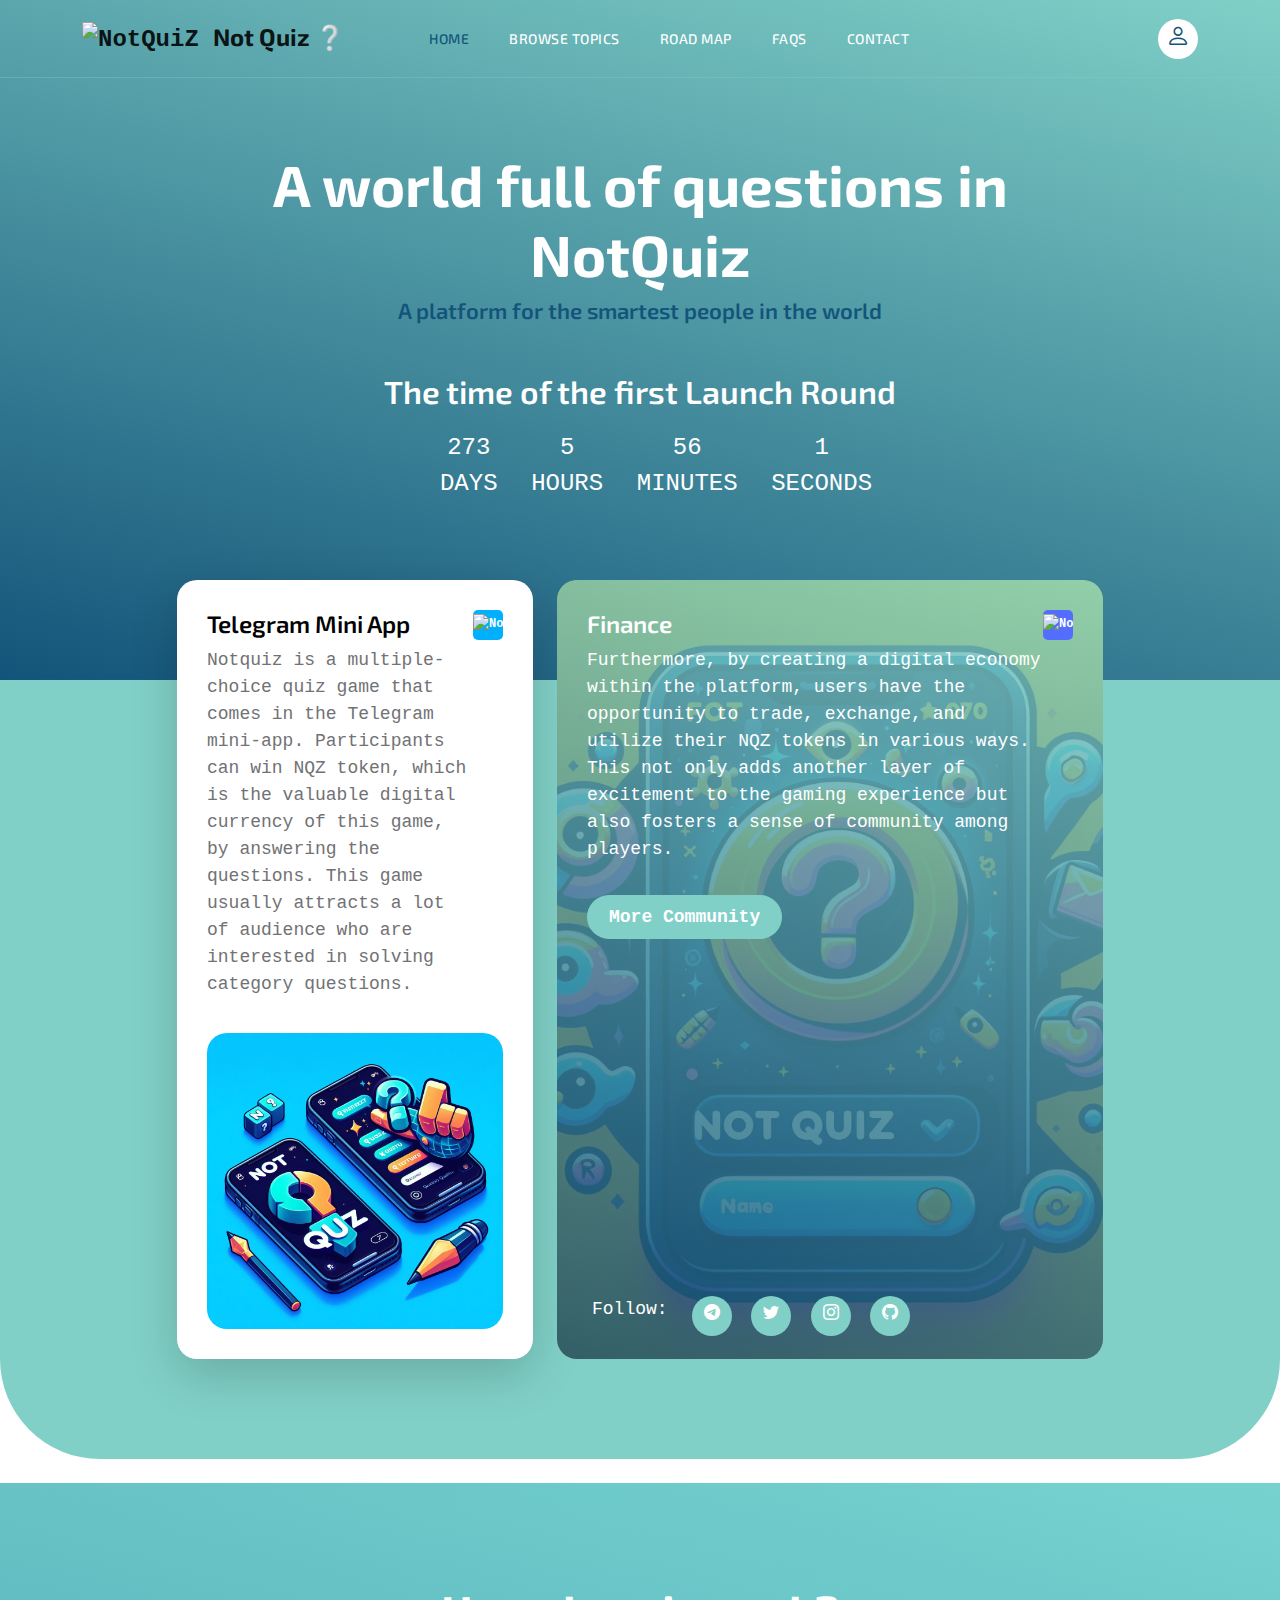
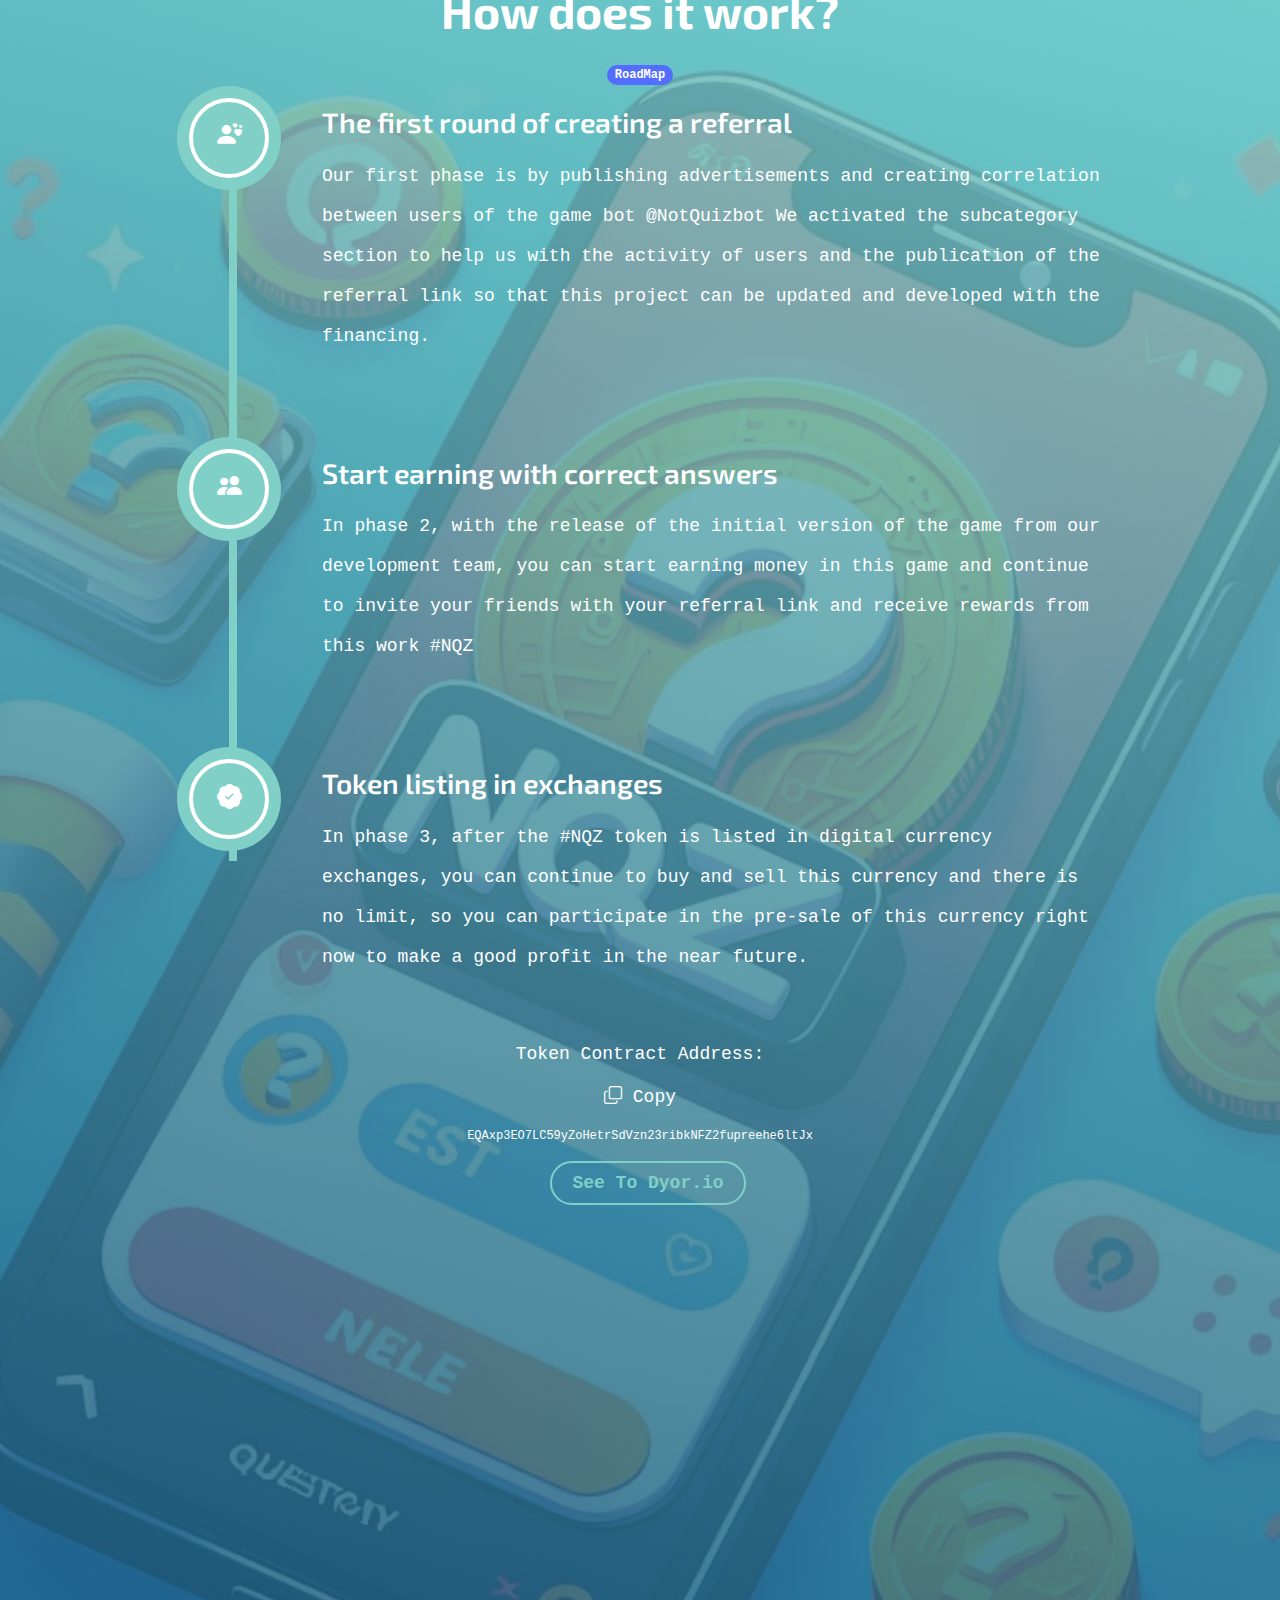
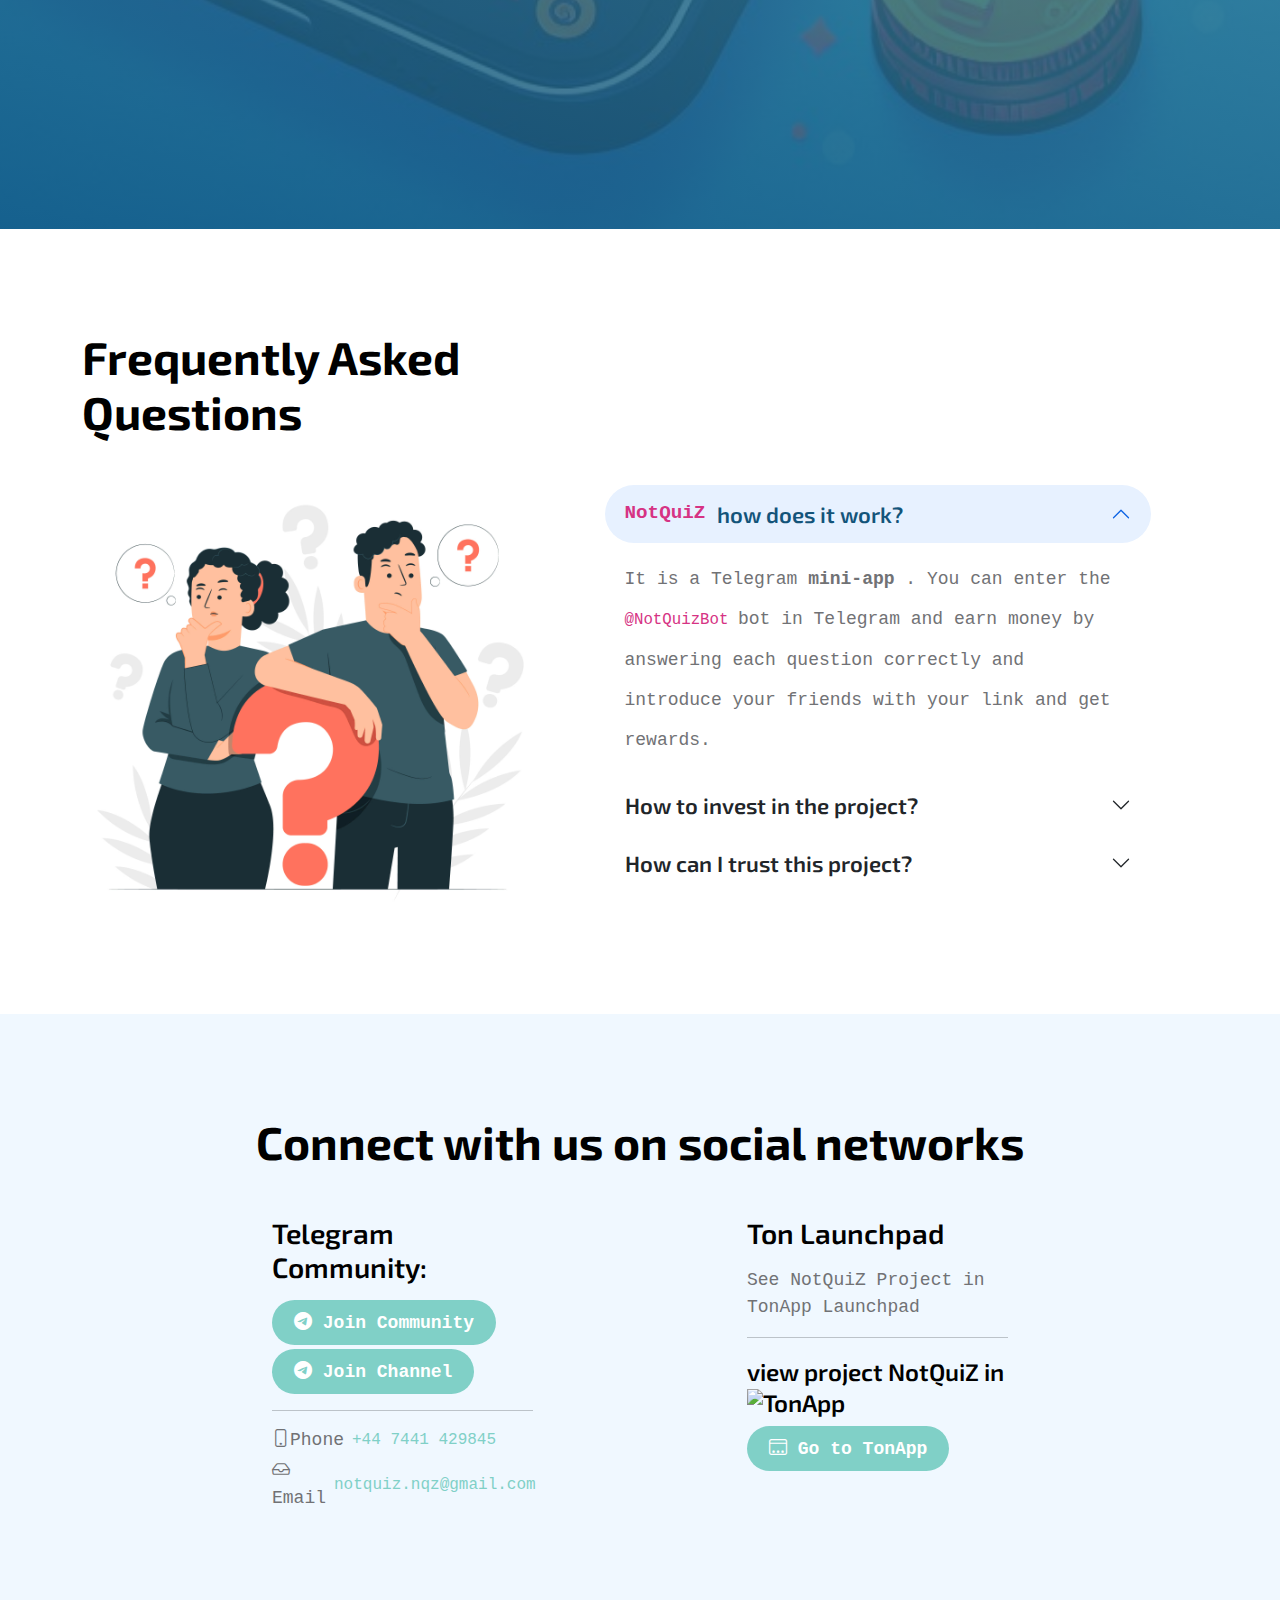
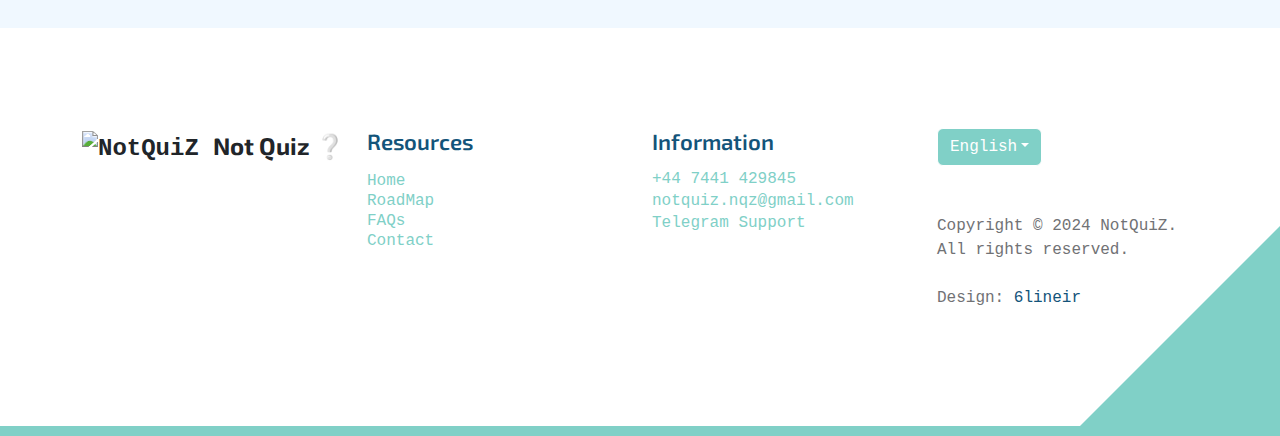
==== index.html @ 1e8d782a "Share" ====
<!doctype html>
<html lang="en">

<head>
  <meta charset="utf-8">
  <meta name="viewport" content="width=device-width, initial-scale=1">

  <meta name="description" content="NotQuiz Official Website for Lunch Project ICO">
  <meta name="author" content="NotQuiZ">

  <title>Not Quiz ❔</title>

  <!-- CSS FILES -->
  <link rel="stylesheet" href="https://cdn.jsdelivr.net/npm/bootstrap-icons@1.11.3/font/bootstrap-icons.min.css">
  <link rel="preconnect" href="https://fonts.googleapis.com">

  <link rel="preconnect" href="https://fonts.gstatic.com" crossorigin>

  <link href="https://fonts.googleapis.com/css2?family=Exo+2:ital,wght@0,100..900;1,100..900&family=Ubuntu+Mono:ital,wght@0,400;0,700;1,400;1,700&display=swap" rel="stylesheet">

  <link href="https://fonts.googleapis.com/css2?family=Exo+2:ital,wght@0,100..900;1,100..900&display=swap" rel="stylesheet">

  <link href="css/bootstrap.min.css" rel="stylesheet">

  <link href="css/bootstrap-icons.css" rel="stylesheet">

  <link href="css/styles.css" rel="stylesheet">
  <!--
  
-->
</head>

<body id="top">

  <main>

    <nav class="navbar navbar-expand-lg">
      <div class="container">
        <a class="navbar-brand" href="index.html">
          <img src="https://cache.tonapi.io/imgproxy/6iu123C4OP-2nXHEQvYrkY0YqWvOvgMtFflXSuL0hVE/rs:fill:200:200:1/g:no/aHR0cHM6Ly9hdmF0YXJzLmdpdGh1YnVzZXJjb250ZW50LmNvbS91LzE2NzI1MTcyNT9zPTQwMCZ1PTUwZTgxZjkwNWE3NWQ5ZmFlNmY1ZmVjNGNmNDIwNTU0YmQ4MjIxZWQmdj00.webp" alt="NotQuiZ" width="60">

          <span>Not Quiz ❔</span>
        </a>



        <button class="navbar-toggler" type="button" data-bs-toggle="collapse" data-bs-target="#navbarNav" aria-controls="navbarNav" aria-expanded="false" aria-label="Toggle navigation">
          <span class="navbar-toggler-icon"></span>
        </button>

        <div class="collapse navbar-collapse" id="navbarNav">
          <ul class="navbar-nav ms-lg-5 me-lg-auto">
            <li class="nav-item">
              <a class="nav-link click-scroll" href="#section_1">Home</a>
            </li>

            <li class="nav-item">
              <a class="nav-link click-scroll" href="#section_2">Browse Topics</a>
            </li>

            <li class="nav-item">
              <a class="nav-link click-scroll" href="#section_3">Road Map</a>
            </li>

            <li class="nav-item">
              <a class="nav-link click-scroll" href="#section_4">FAQs</a>
            </li>

            <li class="nav-item">
              <a class="nav-link click-scroll" href="#section_5">Contact</a>
            </li>


          </ul>

          <div class="d-none d-lg-block">
            <a href="#top" class="navbar-icon bi-person smoothscroll"></a>
          </div>
        </div>
      </div>
    </nav>


    <section class="hero-section d-flex justify-content-center align-items-center" id="section_1">

      <div class="container">
        <div class="row">

          <div class="col-lg-8 col-12 mx-auto">
            <h1 class="text-white text-center">A world full of questions in NotQuiz</h1>

            <h6 class="text-center">A platform for the smartest people in the world</h6>
            <div class="containerc mt-5">
              <h3 class="mt-3 text-white text-center">The time of the first Launch Round</h3>
              <div id="countdown">
                <ul>
                  <li class="li-cus"><span id="days"></span>days</li>
                  <li class="li-cus"><span id="hours"></span>Hours</li>
                  <li class="li-cus"><span id="minutes"></span>Minutes</li>
                  <li class="li-cus"><span id="seconds"></span>Seconds</li>
                </ul>
              </div>
              <div id="content" class="emoji">
                <span>🥳</span>
                <span>🎉</span>
                <span>🎂</span>
              </div>
            </div>
          </div>
        </div>
      </div>
    </section>


    <section class="featured-section">
      <div class="container">
        <div class="row justify-content-center">

          <div class="col-lg-4 col-12 mb-4 mb-lg-0">
            <div class="custom-block bg-white shadow-lg">
              <a href="#">
                <div class="d-flex">
                  <div>
                    <h5 class="mb-2">Telegram Mini App</h5>

                    <p class="mb-0">
                      Notquiz is a multiple-choice quiz game that comes in the Telegram mini-app. Participants can win NQZ token, which is the valuable digital currency of this game, by answering the questions. This game usually attracts a lot of audience who are interested in solving category questions.
                    </p>
                  </div>

                  <span class="badge bg-design rounded-pill ms-auto">
                    <img src="https://cache.tonapi.io/imgproxy/6iu123C4OP-2nXHEQvYrkY0YqWvOvgMtFflXSuL0hVE/rs:fill:200:200:1/g:no/aHR0cHM6Ly9hdmF0YXJzLmdpdGh1YnVzZXJjb250ZW50LmNvbS91LzE2NzI1MTcyNT9zPTQwMCZ1PTUwZTgxZjkwNWE3NWQ5ZmFlNmY1ZmVjNGNmNDIwNTU0YmQ4MjIxZWQmdj00.webp" alt="NotQuiZ" width="30">
                  </span>
                </div>

                <img src="images/nq2.jpeg" class="custom-block-image img-fluid" alt="notQuiz">
              </a>
            </div>
          </div>

          <div class="col-lg-6 col-12">
            <div class="custom-block custom-block-overlay">
              <div class="d-flex flex-column h-100">
                <img src="images/nq1.jpeg" class="custom-block-image img-fluid" alt="">

                <div class="custom-block-overlay-text d-flex">
                  <div>
                    <h5 class="text-white mb-2">Finance</h5>

                    <p class="text-white ">
                      Furthermore, by creating a digital economy within the platform, users have the opportunity to trade, exchange, and utilize their NQZ tokens in various ways. This not only adds another layer of excitement to the gaming experience but also fosters a sense of community among players.
                    </p>
                    <a href="https://t.me/NotQuizCommunity/84" class="btn custom-btn mt-2 mt-lg-3" target="_blank">More Community</a>
                  </div>

                  <span class="badge bg-finance rounded-pill ms-auto"> <img src="https://cache.tonapi.io/imgproxy/6iu123C4OP-2nXHEQvYrkY0YqWvOvgMtFflXSuL0hVE/rs:fill:200:200:1/g:no/aHR0cHM6Ly9hdmF0YXJzLmdpdGh1YnVzZXJjb250ZW50LmNvbS91LzE2NzI1MTcyNT9zPTQwMCZ1PTUwZTgxZjkwNWE3NWQ5ZmFlNmY1ZmVjNGNmNDIwNTU0YmQ4MjIxZWQmdj00.webp" alt="NotQuiZ" width="30"></span>
                </div>

                <div class="social-share d-flex">
                  <p class="text-white me-4">Follow:</p>

                  <ul class="social-icon">
                    <li class="social-icon-item">
                      <a href="https://t.me/NotQuiz" class="social-icon-link bi-telegram" target="_blank"></a>
                    </li>

                    <li class="social-icon-item">
                      <a href="http://x.com/NotQuiz_NQZ" class="social-icon-link bi-twitter" target="_blank"></a>
                    </li>
                    <li class="social-icon-item">
                      <a href="http://instagram.com/NotQuiz" class="social-icon-link bi-instagram" target="_blank"></a>
                    </li>
                    <li class="social-icon-item">
                      <a href="http://github.com/Not-Quiz" class="social-icon-link bi-github" target="_blank"></a>
                    </li>

                </div>
                <div class="section-overlay"></div>
              </div>
            </div>
          </div>
        </div>
      </div>
    </section>

    <!--
    <section class="explore-section section-padding" id="section_2">
      <div class="container">

        <div class="col-12 text-center">
          <h2 class="mb-4">Browse Topics</h1>
        </div>

      </div>
      </div>

      <div class="container-fluid">
        <div class="row">
          <ul class="nav nav-tabs" id="myTab" role="tablist">
            <li class="nav-item" role="presentation">
              <button class="nav-link active" id="design-tab" data-bs-toggle="tab" data-bs-target="#design-tab-pane" type="button" role="tab" aria-controls="design-tab-pane" aria-selected="true">Design</button>
            </li>

            <li class="nav-item" role="presentation">
              <button class="nav-link" id="marketing-tab" data-bs-toggle="tab" data-bs-target="#marketing-tab-pane" type="button" role="tab" aria-controls="marketing-tab-pane" aria-selected="false">Marketing</button>
            </li>

            <li class="nav-item" role="presentation">
              <button class="nav-link" id="finance-tab" data-bs-toggle="tab" data-bs-target="#finance-tab-pane" type="button" role="tab" aria-controls="finance-tab-pane" aria-selected="false">Finance</button>
            </li>

            <li class="nav-item" role="presentation">
              <button class="nav-link" id="music-tab" data-bs-toggle="tab" data-bs-target="#music-tab-pane" type="button" role="tab" aria-controls="music-tab-pane" aria-selected="false">Music</button>
            </li>

            <li class="nav-item" role="presentation">
              <button class="nav-link" id="education-tab" data-bs-toggle="tab" data-bs-target="#education-tab-pane" type="button" role="tab" aria-controls="education-tab-pane" aria-selected="false">Education</button>
            </li>
          </ul>
        </div>
      </div>

      <div class="container">
        <div class="row">

          <div class="col-12">
            <div class="tab-content" id="myTabContent">
              <div class="tab-pane fade show active" id="design-tab-pane" role="tabpanel" aria-labelledby="design-tab" tabindex="0">
                <div class="row">
                  <div class="col-lg-4 col-md-6 col-12 mb-4 mb-lg-0">
                    <div class="custom-block bg-white shadow-lg">
                      <a href="topics-detail.html">
                        <div class="d-flex">
                          <div>
                            <h5 class="mb-2">Web Design</h5>

                            <p class="mb-0">Topic Listing Template based on Bootstrap 5</p>
                          </div>

                          <span class="badge bg-design rounded-pill ms-auto">14</span>
                        </div>

                        <img src="images/topics/undraw_Remote_design_team_re_urdx.png" class="custom-block-image img-fluid" alt="">
                      </a>
                    </div>
                  </div>

                  <div class="col-lg-4 col-md-6 col-12 mb-4 mb-lg-0">
                    <div class="custom-block bg-white shadow-lg">
                      <a href="topics-detail.html">
                        <div class="d-flex">
                          <div>
                            <h5 class="mb-2">Graphic</h5>

                            <p class="mb-0">Lorem Ipsum dolor sit amet consectetur</p>
                          </div>

                          <span class="badge bg-design rounded-pill ms-auto">75</span>
                        </div>

                        <img src="images/topics/undraw_Redesign_feedback_re_jvm0.png" class="custom-block-image img-fluid" alt="">
                      </a>
                    </div>
                  </div>

                  <div class="col-lg-4 col-md-6 col-12">
                    <div class="custom-block bg-white shadow-lg">
                      <a href="topics-detail.html">
                        <div class="d-flex">
                          <div>
                            <h5 class="mb-2">Logo Design</h5>

                            <p class="mb-0">Lorem Ipsum dolor sit amet consectetur</p>
                          </div>

                          <span class="badge bg-design rounded-pill ms-auto">100</span>
                        </div>

                        <img src="images/topics/colleagues-working-cozy-office-medium-shot.png" class="custom-block-image img-fluid" alt="">
                      </a>
                    </div>
                  </div>
                </div>
              </div>

              <div class="tab-pane fade" id="marketing-tab-pane" role="tabpanel" aria-labelledby="marketing-tab" tabindex="0">
                <div class="row">
                  <div class="col-lg-4 col-md-6 col-12 mb-4 mb-lg-3">
                    <div class="custom-block bg-white shadow-lg">
                      <a href="topics-detail.html">
                        <div class="d-flex">
                          <div>
                            <h5 class="mb-2">Advertising</h5>

                            <p class="mb-0">Lorem Ipsum dolor sit amet consectetur</p>
                          </div>

                          <span class="badge bg-advertising rounded-pill ms-auto">30</span>
                        </div>

                        <img src="images/topics/undraw_online_ad_re_ol62.png" class="custom-block-image img-fluid" alt="">
                      </a>
                    </div>
                  </div>

                  <div class="col-lg-4 col-md-6 col-12 mb-4 mb-lg-3">
                    <div class="custom-block bg-white shadow-lg">
                      <a href="topics-detail.html">
                        <div class="d-flex">
                          <div>
                            <h5 class="mb-2">Video Content</h5>

                            <p class="mb-0">Lorem Ipsum dolor sit amet consectetur</p>
                          </div>

                          <span class="badge bg-advertising rounded-pill ms-auto">65</span>
                        </div>

                        <img src="images/topics/undraw_Group_video_re_btu7.png" class="custom-block-image img-fluid" alt="">
                      </a>
                    </div>
                  </div>

                  <div class="col-lg-4 col-md-6 col-12">
                    <div class="custom-block bg-white shadow-lg">
                      <a href="topics-detail.html">
                        <div class="d-flex">
                          <div>
                            <h5 class="mb-2">Viral Tweet</h5>

                            <p class="mb-0">Lorem Ipsum dolor sit amet consectetur</p>
                          </div>

                          <span class="badge bg-advertising rounded-pill ms-auto">50</span>
                        </div>

                        <img src="images/topics/undraw_viral_tweet_gndb.png" class="custom-block-image img-fluid" alt="">
                      </a>
                    </div>
                  </div>
                </div>
              </div>

              <div class="tab-pane fade" id="finance-tab-pane" role="tabpanel" aria-labelledby="finance-tab" tabindex="0">
                <div class="row">
                  <div class="col-lg-6 col-md-6 col-12 mb-4 mb-lg-0">
                    <div class="custom-block bg-white shadow-lg">
                      <a href="topics-detail.html">
                        <div class="d-flex">
                          <div>
                            <h5 class="mb-2">Investment</h5>

                            <p class="mb-0">Lorem Ipsum dolor sit amet consectetur</p>
                          </div>

                          <span class="badge bg-finance rounded-pill ms-auto">30</span>
                        </div>

                        <img src="images/topics/undraw_Finance_re_gnv2.png" class="custom-block-image img-fluid" alt="">
                      </a>
                    </div>
                  </div>
                  <div class="col-lg-6 col-md-6 col-12 mb-4 mb-lg-0">
                    <div class="custom-block bg-white shadow-lg">
                      <a href="topics-detail.html">
                        <div class="d-flex">
                          <div>
                            <h5 class="mb-2">Investment</h5>

                            <p class="mb-0">Lorem Ipsum dolor sit amet consectetur</p>
                          </div>

                          <span class="badge bg-finance rounded-pill ms-auto">30</span>
                        </div>

                        <img src="images/topics/undraw_Finance_re_gnv2.png" class="custom-block-image img-fluid" alt="">
                      </a>
                    </div>
                  </div>

                </div>
              </div>

              <div class="tab-pane fade" id="music-tab-pane" role="tabpanel" aria-labelledby="music-tab" tabindex="0">
                <div class="row">
                  <div class="col-lg-4 col-md-6 col-12 mb-4 mb-lg-3">
                    <div class="custom-block bg-white shadow-lg">
                      <a href="topics-detail.html">
                        <div class="d-flex">
                          <div>
                            <h5 class="mb-2">Composing Song</h5>

                            <p class="mb-0">Lorem Ipsum dolor sit amet consectetur</p>
                          </div>

                          <span class="badge bg-music rounded-pill ms-auto">45</span>
                        </div>

                        <img src="images/topics/undraw_Compose_music_re_wpiw.png" class="custom-block-image img-fluid" alt="">
                      </a>
                    </div>
                  </div>

                  <div class="col-lg-4 col-md-6 col-12 mb-4 mb-lg-3">
                    <div class="custom-block bg-white shadow-lg">
                      <a href="topics-detail.html">
                        <div class="d-flex">
                          <div>
                            <h5 class="mb-2">Online Music</h5>

                            <p class="mb-0">Lorem Ipsum dolor sit amet consectetur</p>
                          </div>

                          <span class="badge bg-music rounded-pill ms-auto">45</span>
                        </div>

                        <img src="images/topics/undraw_happy_music_g6wc.png" class="custom-block-image img-fluid" alt="">
                      </a>
                    </div>
                  </div>

                  <div class="col-lg-4 col-md-6 col-12">
                    <div class="custom-block bg-white shadow-lg">
                      <a href="topics-detail.html">
                        <div class="d-flex">
                          <div>
                            <h5 class="mb-2">Podcast</h5>

                            <p class="mb-0">Lorem Ipsum dolor sit amet consectetur</p>
                          </div>

                          <span class="badge bg-music rounded-pill ms-auto">20</span>
                        </div>

                        <img src="images/topics/undraw_Podcast_audience_re_4i5q.png" class="custom-block-image img-fluid" alt="">
                      </a>
                    </div>
                  </div>
                </div>
              </div>

              <div class="tab-pane fade" id="education-tab-pane" role="tabpanel" aria-labelledby="education-tab" tabindex="0">
                <div class="row">
                  <div class="col-lg-6 col-md-6 col-12 mb-4 mb-lg-3">
                    <div class="custom-block bg-white shadow-lg">
                      <a href="topics-detail.html">
                        <div class="d-flex">
                          <div>
                            <h5 class="mb-2">Graduation</h5>

                            <p class="mb-0">Lorem Ipsum dolor sit amet consectetur</p>
                          </div>

                          <span class="badge bg-education rounded-pill ms-auto">80</span>
                        </div>

                        <img src="images/topics/undraw_Graduation_re_gthn.png" class="custom-block-image img-fluid" alt="">
                      </a>
                    </div>
                  </div>

                  <div class="col-lg-6 col-md-6 col-12">
                    <div class="custom-block bg-white shadow-lg">
                      <a href="topics-detail.html">
                        <div class="d-flex">
                          <div>
                            <h5 class="mb-2">Educator</h5>

                            <p class="mb-0">Lorem Ipsum dolor sit amet consectetur</p>
                          </div>

                          <span class="badge bg-education rounded-pill ms-auto">75</span>
                        </div>

                        <img src="images/topics/undraw_Educator_re_ju47.png" class="custom-block-image img-fluid" alt="">
                      </a>
                    </div>
                  </div>
                </div>
              </div>
            </div>

          </div>
        </div>
    </section>

-->
    <section class="mt-4 timeline-section section-padding" id="section_3">
      <div class="section-overlay"></div>

      <div class="container">
        <div class="row">

          <div class="col-12 text-center">
            <h2 class="text-white mb-4">How does it work?</h1><span class="badge bg-finance rounded-pill ms-auto">
                RoadMap
              </span>
          </div>

          <div class="col-lg-10 col-12 mx-auto">
            <div class="timeline-container">
              <ul class="vertical-scrollable-timeline" id="vertical-scrollable-timeline">
                <div class="list-progress">
                  <div class="inner"></div>
                </div>

                <li>
                  <h4 class="text-white mb-3">
                    The first round of creating a referral
                  </h4>

                  <p class="text-white">
                    Our first phase is by publishing advertisements and creating correlation between users of the game bot @NotQuizbot We activated the subcategory section to help us with the activity of users and the publication of the referral link so that this project can be updated and developed with the financing.
                  </p>

                  <div class="icon-holder">
                    <i class="bi-person-hearts"></i>
                  </div>
                </li>

                <li>
                  <h4 class="text-white mb-3">
                    Start earning with correct answers
                  </h4>

                  <p class="text-white">
                    In phase 2, with the release of the initial version of the game from our development team, you can start earning money in this game and continue to invite your friends with your referral link and receive rewards from this work #NQZ
                  </p>

                  <div class="icon-holder">
                    <i class="bi-people-fill"></i>
                  </div>
                </li>

                <li>
                  <h4 class="text-white mb-3">
                    Token listing in exchanges
                  </h4>

                  <p class="text-white">
                    In phase 3, after the #NQZ token is listed in digital currency exchanges, you can continue to buy and sell this currency and there is no limit, so you can participate in the pre-sale of this currency right now to make a good profit in the near future.
                  </p>

                  <div class="icon-holder">
                    <i class="bi-patch-check-fill"></i>
                  </div>
                </li>
              </ul>
            </div>
          </div>

          <div class="col-12 text-center mt-5">
            <p class="text-white">
              Token Contract Address:
            <p class="text-white">
              <a onclick="copyText()"><span class="bi bi-copy"></span> Copy</a>
              <br />
            <p class="text-white" style="font-size: 12px">
              EQAxp3EO7LC59yZoHetrSdVzn23ribkNFZ2fupreehe6ltJx
            </p>
            </p>
            <a href="https://dyor.io/token/EQAxp3EO7LC59yZoHetrSdVzn23ribkNFZ2fupreehe6ltJx" class="btn custom-btn custom-border-btn ms-3">
              See To Dyor.io</a>


            </p>
            <iframe src="https://www.geckoterminal.com/ton/pools/EQD1AJcFO7MGJ6OujP11jJIRuPxJ9z0Br5UD4GBTsofZKIbK?embed=1&info=1&swaps=1" height="500" width="80%" title="Iframe Example"></iframe>
          </div>
        </div>
      </div>
    </section>


    <section class="faq-section section-padding" id="section_4">
      <div class="container">
        <div class="row">
          <div class="col-lg-6 col-12">
            <h2 class="mb-4">Frequently Asked Questions</h2>
          </div>

          <div class="clearfix"></div>

          <div class="col-lg-5 col-12">
            <img src="images/faq_graphic.jpg" class="img-fluid" alt="FAQs">
          </div>

          <div class="col-lg-6 col-12 m-auto">
            <div class="accordion" id="accordionExample">
              <div class="accordion-item">
                <h2 class="accordion-header" id="headingOne">
                  <button class="accordion-button" type="button" data-bs-toggle="collapse" data-bs-target="#collapseOne" aria-expanded="true" aria-controls="collapseOne">
                    <code>
                      NotQuiZ&nbsp
                    </code>how does it work?
                  </button>
                </h2>

                <div id="collapseOne" class="accordion-collapse collapse show" aria-labelledby="headingOne" data-bs-parent="#accordionExample">
                  <div class="accordion-body">
                    It is a Telegram<strong>
                      mini-app
                    </strong>.
                    You can enter the <code>
                      @NotQuizBot
                    </code> bot in Telegram and earn money by answering each question correctly and introduce your friends with your link and get rewards.
                  </div>
                </div>
              </div>

              <div class="accordion-item">
                <h2 class="accordion-header" id="headingTwo">
                  <button class="accordion-button collapsed" type="button" data-bs-toggle="collapse" data-bs-target="#collapseTwo" aria-expanded="false" aria-controls="collapseTwo">
                    How to invest in the project?
                  </button>
                </h2>

                <div id="collapseTwo" class="accordion-collapse collapse" aria-labelledby="headingTwo" data-bs-parent="#accordionExample">
                  <div class="accordion-body">
                    Soon the digital currency or <code>
                      NQZ
                    </code> token will be listed on the <code>
                      TON blockchain
                    </code>in reputable exchanges and you can buy or sell this token.
                  </div>
                </div>
              </div>

              <div class="accordion-item">
                <h2 class="accordion-header" id="headingThree">
                  <button class="accordion-button collapsed" type="button" data-bs-toggle="collapse" data-bs-target="#collapseThree" aria-expanded="false" aria-controls="collapseThree">
                    How can I trust this project?
                  </button>
                </h2>

                <div id="collapseThree" class="accordion-collapse collapse" aria-labelledby="headingThree" data-bs-parent="#accordionExample">
                  <div class="accordion-body">
                    <code>
                      NotQuiz
                    </code> provides you with the confidence to invest and generate income by presenting your goals and being placed in reliable exchanges and clarifying all transactions.
                  </div>
                </div>
              </div>
            </div>
          </div>
        </div>
      </div>
    </section>


    <section class="contact-section section-padding section-bg" id="section_5">
      <div class="container">
        <div class="row">

          <div class="col-lg-12 col-12 text-center">
            <h2 class="mb-5">Connect with us on social networks</h2>
          </div>



          <div class="col-lg-3 col-md-6 col-12 mb-3 mb-lg- mb-md-0 ms-auto">
            <h4 class="mb-3">Telegram Community:</h4>

            <p>
              <a href="https://t.me/NotQuizCommunity" class="btn custom-btn" target="_blank">
                <span class="bi-telegram"></span>
                Join Community
              </a>
              <a href="https://t.me/NotQuiz" class="btn custom-btn mt-1" target="_blank">
                <span class="bi-telegram"></span>
                Join Channel
              </a>
            </p>

            <hr>

            <p class="d-flex align-items-center mb-1">

              <span class="me-2 bi-phone">Phone</span>

              <a href="tel: +447441429845" class="site-footer-link">
                +44 7441 429845
              </a>
            </p>

            <p class="d-flex align-items-center">
              <span class="me-2 bi-inbox">Email</span>

              <a href="mailto:notquiz.nqz@gmail.com" class="site-footer-link">
                notquiz.nqz@gmail.com
              </a>
            </p>
          </div>

          <div class="col-lg-3 col-md-6 col-12 mx-auto">
            <h4 class="mb-3">Ton Launchpad</h4>

            <p>See NotQuiZ Project in TonApp Launchpad</p>

            <hr>

            <p class="d-flex align-items-center mb-1">
            <h5>
              view project NotQuiZ in
              <img src="https://ton.app/new_logo_light.svg" alt="TonApp" width="80" height="60">
            </h5>
            <a href="https://t.me/NotQuizCommunity" class="btn custom-btn" target="_blank">

              <span class="bi bi-window-dock"></span>
              Go to TonApp
            </a>
            </p>
          </div>

        </div>
      </div>
    </section>
  </main>

  <footer class="site-footer section-padding">
    <div class="container">
      <div class="row">

        <div class="col-lg-3 col-12 mb-4 pb-2">
          <a class="navbar-brand mb-2" href="index.html">
            <img src="https://cache.tonapi.io/imgproxy/6iu123C4OP-2nXHEQvYrkY0YqWvOvgMtFflXSuL0hVE/rs:fill:200:200:1/g:no/aHR0cHM6Ly9hdmF0YXJzLmdpdGh1YnVzZXJjb250ZW50LmNvbS91LzE2NzI1MTcyNT9zPTQwMCZ1PTUwZTgxZjkwNWE3NWQ5ZmFlNmY1ZmVjNGNmNDIwNTU0YmQ4MjIxZWQmdj00.webp" alt="NotQuiZ" width="80">

            <span>Not Quiz ❔</span>
          </a>
        </div>

        <div class="col-lg-3 col-md-4 col-6">
          <h6 class="site-footer-title mb-3">Resources</h6>

          <ul class="site-footer-links">
            <li class="site-footer-link-item">
              <a href="#section_1" class="site-footer-link">Home</a>
            </li>

            <li class="site-footer-link-item">
              <a href="#section_3" class="site-footer-link">RoadMap</a>
            </li>

            <li class="site-footer-link-item">
              <a href="#section_4" class="site-footer-link">FAQs</a>
            </li>

            <li class="site-footer-link-item">
              <a href="#section_5" class="site-footer-link">Contact</a>
            </li>
          </ul>
        </div>

        <div class="col-lg-3 col-md-4 col-6 mb-4 mb-lg-0">
          <h6 class="site-footer-title mb-3">Information</h6>

          <p class="text-white d-flex mb-1">
            <a href="tel: +447441429845" class="site-footer-link">
              +44 7441 429845
            </a>
          </p>

          <p class="text-white d-flex mb-1">
            <a href="mailto:notquiz.nqz@gmail.com" class="site-footer-link">
              notquiz.nqz@gmail.com
            </a>
          </p>
          <p class="text-white d-flex">
            <a href="https://t.me/NotQuiz_Support" class="site-footer-link">
              Telegram Support
            </a>
          </p>
        </div>

        <div class="col-lg-3 col-md-4 col-12 mt-4 mt-lg-0 ms-auto">
          <div class="dropdown">
            <button class="btn btn-secondary dropdown-toggle" type="button" data-bs-toggle="dropdown" aria-expanded="false">
              English</button>

            <ul class="dropdown-menu">
              <li><button class="dropdown-item" type="button">Persian</button></li>

              <li><button class="dropdown-item" type="button">France</button></li>

              <li><button class="dropdown-item" type="button">Arabic</button></li>
            </ul>
          </div>

          <p class="copyright-text mt-lg-5 mt-4">Copyright © 2024 NotQuiZ. All rights reserved.
            <br><br>Design: <a rel="nofollow" href="https://github.com/6lineir" target="_blank">6lineir</a>
          </p>

        </div>

      </div>
    </div>
  </footer>


  <!-- JAVASCRIPT FILES -->
  <script src="js/jquery.min.js"></script>
  <script src="js/bootstrap.bundle.min.js"></script>
  <script src="js/jquery.sticky.js"></script>
  <script src="js/click-scroll.js"></script>
  <script src="js/custom.js"></script>
  <script src="js/countdown.js"></script>

</body>

</html>
---- css/styles.css ----
/*

TemplateMo 590 topic listing

https://templatemo.com/tm-590-topic-listing

*/

/*---------------------------------------
  CUSTOM PROPERTIES ( VARIABLES )             
-----------------------------------------*/
:root {
  --white-color: #ffffff;
  --primary-color: #13547a;
  --secondary-color: #80D0C7;
  --section-bg-color: #f0f8ff;
  --custom-btn-bg-color: #80d0c7;
  --custom-btn-bg-hover-color: #13547a;
  --dark-color: #000000;
  --p-color: #717275;
  --border-color: #7fffd4;
  --link-hover-color: #13547a;

  --body-font-family: "Ubuntu Mono", monospace;
  --title-font-family: 'Exo 2', sans-serif;

  --h1-font-size: 58px;
  --h2-font-size: 46px;
  --h3-font-size: 32px;
  --h4-font-size: 28px;
  --h5-font-size: 24px;
  --h6-font-size: 22px;
  --p-font-size: 18px;
  --menu-font-size: 14px;
  --btn-font-size: 18px;
  --copyright-font-size: 16px;

  --border-radius-large: 100px;
  --border-radius-medium: 20px;
  --border-radius-small: 10px;

  --font-weight-normal: 400;
  --font-weight-medium: 500;
  --font-weight-semibold: 600;
  --font-weight-bold: 700;
}

body {
  background-color: var(--white-color);
  font-family: var(--body-font-family);
}


/*---------------------------------------
  TYPOGRAPHY               
-----------------------------------------*/

h2,
h3,
h4,
h5,
h6 {
  color: var(--dark-color);
}

h1,
h2,
h3,
h4,
h5,
h6 {
  font-family: var(--title-font-family);
  font-weight: var(--font-weight-semibold);
}

h1 {
  font-size: var(--h1-font-size);
  font-weight: var(--font-weight-bold);
}

h2 {
  font-size: var(--h2-font-size);
  font-weight: var(--font-weight-bold);
}

h3 {
  font-size: var(--h3-font-size);
}

h4 {
  font-size: var(--h4-font-size);
}

h5 {
  font-size: var(--h5-font-size);
}

h6 {
  color: var(--primary-color);
  font-size: var(--h6-font-size);
}

p {
  color: var(--p-color);
  font-size: var(--p-font-size);
  font-weight: var(--font-weight-normal);
}

ul li {
  color: var(--p-color);
  font-size: var(--p-font-size);
  font-weight: var(--font-weight-normal);
}

a,
button {
  touch-action: manipulation;
  transition: all 0.3s;
}

a {
  display: inline-block;
  color: var(--primary-color);
  text-decoration: none;
}

a:hover {
  color: var(--link-hover-color);
}

b,
strong {
  font-weight: var(--font-weight-bold);
}


/*---------------------------------------
  SECTION               
-----------------------------------------*/
.section-padding {
  padding-top: 100px;
  padding-bottom: 100px;
}

.section-bg {
  background-color: var(--section-bg-color);
}

.section-overlay {
  background-image: linear-gradient(15deg, #13547a 0%, #80d0c7 100%);
  position: absolute;
  top: 0;
  left: 0;
  pointer-events: none;
  width: 100%;
  height: 100%;
  opacity: 0.85;
}

.section-overlay+.container {
  position: relative;
}

.tab-content {
  background-color: var(--white-color);
  border-radius: var(--border-radius-medium);
}

.nav-tabs {
  border-bottom: 1px solid #ecf3f2;
  margin-bottom: 40px;
  justify-content: center;
}

.nav-tabs .nav-link {
  border-radius: 0;
  border-top: 0;
  border-right: 0;
  border-left: 0;
  color: var(--p-color);
  font-family: var(--title-font-family);
  font-size: var(--btn-font-size);
  font-weight: var(--font-weight-medium);
  padding: 15px 25px;
  transition: all 0.3s;
}

.nav-tabs .nav-link:first-child {
  margin-right: 20px;
}

.nav-tabs .nav-item.show .nav-link,
.nav-tabs .nav-link.active,
.nav-tabs .nav-link:focus,
.nav-tabs .nav-link:hover {
  border-bottom-color: var(--primary-color);
  color: var(--primary-color);
}


/*---------------------------------------
  CUSTOM ICON COLOR               
-----------------------------------------*/
.custom-icon {
  color: var(--secondary-color);
}


/*---------------------------------------
  CUSTOM BUTTON               
-----------------------------------------*/
.custom-btn {
  background: var(--custom-btn-bg-color);
  border: 2px solid transparent;
  border-radius: var(--border-radius-large);
  color: var(--white-color);
  font-size: var(--btn-font-size);
  font-weight: var(--font-weight-semibold);
  line-height: normal;
  transition: all 0.3s;
  padding: 10px 20px;
}

.custom-btn:hover {
  background: var(--custom-btn-bg-hover-color);
  color: var(--white-color);
}

.custom-border-btn {
  background: transparent;
  border: 2px solid var(--custom-btn-bg-color);
  color: var(--custom-btn-bg-color);
}

.custom-border-btn:hover {
  background: var(--custom-btn-bg-color);
  border-color: transparent;
  color: var(--white-color);
}

.custom-btn-bg-white {
  border-color: var(--white-color);
  color: var(--white-color);
}


/*---------------------------------------
  SITE HEADER              
-----------------------------------------*/
.site-header {
  background-image: linear-gradient(15deg, #13547a 0%, #80d0c7 100%);
  padding-top: 150px;
  padding-bottom: 80px;
}

.site-header .container {

  height: 100%;
}

.breadcrumb-item+.breadcrumb-item::before,
.breadcrumb-item a:hover,
.breadcrumb-item.active {
  color: var(--white-color);
}

.site-header .custom-icon {
  color: var(--white-color);
  font-size: var(--h4-font-size);
}

.site-header .custom-icon:hover {
  color: var(--secondary-color);
}


/*---------------------------------------
  NAVIGATION              
-----------------------------------------*/
.sticky-wrapper {
  position: absolute;
  top: 0;
  right: 0;
  left: 0;
}

.sticky-wrapper.is-sticky .navbar {
  background-color: var(--secondary-color);
}

.navbar {
  background: transparent;
  border-bottom: 1px solid rgba(128, 208, 199, 0.35);
  z-index: 9;
}

.navbar-brand,
.navbar-brand:hover {
  font-size: var(--h5-font-size);
  font-weight: var(--font-weight-bold);
  display: block;
}

.navbar-brand span {
  font-family: var(--title-font-family);
}

.navbar-expand-lg .navbar-nav .nav-link {
  border-radius: var(--border-radius-large);
  margin: 10px;
  padding: 10px;
}

.navbar-nav .nav-link {
  display: inline-block;
  color: var(--white-color);
  font-family: var(--title-font-family);
  font-size: var(--menu-font-size);
  font-weight: var(--font-weight-medium);
  text-transform: uppercase;
  letter-spacing: 0.5px;
  position: relative;
  padding-top: 15px;
  padding-bottom: 15px;
}

.navbar-nav .nav-link.active,
.navbar-nav .nav-link:hover {
  color: var(--primary-color);
}

.navbar .dropdown-menu {
  background: var(--white-color);
  box-shadow: 0 1rem 3rem rgba(0, 0, 0, .175);
  border: 0;
  display: inherit;
  opacity: 0;
  min-width: 9rem;
  margin-top: 20px;
  padding: 13px 0 10px 0;
  transition: all 0.3s;
  pointer-events: none;
}

.navbar .dropdown-menu::before {
  content: "";
  width: 0;
  height: 0;
  border-left: 20px solid transparent;
  border-right: 20px solid transparent;
  border-bottom: 15px solid var(--white-color);
  position: absolute;
  top: -10px;
  left: 10px;
}

.navbar .dropdown-item {
  display: inline-block;
  color: var(--p-bg-color);
  font-family: var(--title-font-family);
  font-size: var(--menu-font-size);
  font-weight: var(--font-weight-medium);
  text-transform: uppercase;
  letter-spacing: 0.5px;
  position: relative;
}

.navbar .dropdown-item.active,
.navbar .dropdown-item:active,
.navbar .dropdown-item:focus,
.navbar .dropdown-item:hover {
  background: transparent;
  color: var(--primary-color);
}

.navbar .dropdown-toggle::after {
  content: "\f282";
  display: inline-block;
  font-family: bootstrap-icons !important;
  font-size: var(--copyright-font-size);
  font-style: normal;
  font-weight: normal !important;
  font-variant: normal;
  text-transform: none;
  line-height: 1;
  vertical-align: -.125em;
  -webkit-font-smoothing: antialiased;
  -moz-osx-font-smoothing: grayscale;
  position: relative;
  left: 2px;
  border: 0;
}

@media screen and (min-width: 992px) {
  .navbar .dropdown:hover .dropdown-menu {
    opacity: 1;
    margin-top: 0;
    pointer-events: auto;
  }
}

.navbar-icon {
  background: var(--white-color);
  border-radius: var(--border-radius-large);
  display: inline-block;
  font-size: var(--h5-font-size);
  width: 40px;
  height: 40px;
  line-height: 40px;
  text-align: center;
  transition: all 0.3s ease;
}

.navbar-icon:hover {
  background: var(--primary-color);
  color: var(--white-color);
}

.navbar-toggler {
  border: 0;
  padding: 0;
  cursor: pointer;
  margin: 0;
  width: 30px;
  height: 35px;
  outline: none;
}

.navbar-toggler:focus {
  outline: none;
  box-shadow: none;
}

.navbar-toggler[aria-expanded="true"] .navbar-toggler-icon {
  background: transparent;
}

.navbar-toggler[aria-expanded="true"] .navbar-toggler-icon:before,
.navbar-toggler[aria-expanded="true"] .navbar-toggler-icon:after {
  transition: top 300ms 50ms ease, -webkit-transform 300ms 350ms ease;
  transition: top 300ms 50ms ease, transform 300ms 350ms ease;
  transition: top 300ms 50ms ease, transform 300ms 350ms ease, -webkit-transform 300ms 350ms ease;
  top: 0;
}

.navbar-toggler[aria-expanded="true"] .navbar-toggler-icon:before {
  transform: rotate(45deg);
}

.navbar-toggler[aria-expanded="true"] .navbar-toggler-icon:after {
  transform: rotate(-45deg);
}

.navbar-toggler .navbar-toggler-icon {
  background: var(--white-color);
  transition: background 10ms 300ms ease;
  display: block;
  width: 30px;
  height: 2px;
  position: relative;
}

.navbar-toggler .navbar-toggler-icon:before,
.navbar-toggler .navbar-toggler-icon:after {
  transition: top 300ms 350ms ease, -webkit-transform 300ms 50ms ease;
  transition: top 300ms 350ms ease, transform 300ms 50ms ease;
  transition: top 300ms 350ms ease, transform 300ms 50ms ease, -webkit-transform 300ms 50ms ease;
  position: absolute;
  right: 0;
  left: 0;
  background: var(--white-color);
  width: 30px;
  height: 2px;
  content: '';
}

.navbar-toggler .navbar-toggler-icon::before {
  top: -8px;
}

.navbar-toggler .navbar-toggler-icon::after {
  top: 8px;
}


/*---------------------------------------
  HERO        
-----------------------------------------*/
.hero-section {
  background-image: linear-gradient(15deg, #13547a 0%, #80d0c7 100%);
  background-repeat: no-repeat;
  background-position: center;
  background-size: cover;
  position: relative;
  overflow: hidden;
  padding-top: 150px;
  padding-bottom: 150px;
  width: 100%;

}

.hero-section::after {
  content: '';
  position: absolute;

  opacity: 10%;
  top: 0;
  left: 0;
}


.hero-section .input-group {
  background-color: var(--white-color);
  border-radius: var(--border-radius-large);
  padding: 10px 15px;
}

.hero-section .input-group-text {
  background-color: transparent;
  border: 0;
}

.hero-section input[type="search"] {
  border: 0;
  box-shadow: none;
  margin-bottom: 0;
  padding-left: 0;
}

.hero-section button[type="submit"] {
  background-color: var(--primary-color);
  border: 0;
  border-radius: var(--border-radius-large) !important;
  color: var(--white-color);
  max-width: 150px;
}


/*---------------------------------------
  TOPICS              
-----------------------------------------*/
.featured-section {
  background-color: var(--secondary-color);
  border-radius: 0 0 100px 100px;
  padding-bottom: 100px;
}

.featured-section .row {
  position: relative;
  bottom: 100px;
  margin-bottom: -100px;
}

.custom-block {
  border-radius: var(--border-radius-medium);
  position: relative;
  overflow: hidden;
  padding: 30px;
  transition: all 0.3s ease;
  height: 100%;
}

.custom-block:hover {
  background-color: var(--secondary-color);
  transform: translateY(-3px);

}

.custom-block>a {
  width: 100%;
}

.custom-block-image {
  display: block;
  width: 100%;
  height: 100%;
  object-fit: cover;
  margin-top: 35px;
  border-radius: var(--border-radius-medium);
}

.custom-block .rounded-pill {
  border-radius: 5px !important;
  display: flex;
  justify-content: center;
  text-align: center;
  width: 30px;
  height: 30px;
  line-height: 20px;
}

.custom-block-overlay {
  height: 100%;
  min-height: 350px;
  padding: 0;
}

.custom-block-overlay>a {
  height: 100%;
}

.custom-block-overlay .custom-block-image {
  border-radius: var(--border-radius-medium);
  display: block;
  height: 100%;
  margin-top: 0;
}

.custom-block-overlay-text {
  position: absolute;
  z-index: 2;
  top: 0;
  right: 0;
  left: 0;
  padding: 30px;
}

.social-share {
  position: absolute;
  bottom: 0;
  right: 0;
  left: 0;
  z-index: 2;
  padding: 20px 35px;
}

.social-share .bi-bookmark {
  color: var(--white-color);
  font-size: var(--h5-font-size);
}

.social-share .bi-bookmark:hover {
  color: var(--secondary-color);
}

.bg-design {
  background-color: #00B0FF;
}

.bg-graphic {
  background-color: #00BFA6;
}

.bg-advertising {
  background-color: #F50057;
}

.bg-finance {
  background-color: #536DFE;
}

.bg-music {
  background-color: #F9A826;
}

.bg-education {
  background-color: #00BFA6;
}


/*---------------------------------------
  TOPICS               
-----------------------------------------*/
.topics-detail-block {
  border-radius: var(--border-radius-medium);
  position: relative;
  overflow: hidden;
}

.topics-detail-block-image {
  display: block;
  border-radius: var(--border-radius-medium);
}

blockquote {
  background-color: var(--section-bg-color);
  border-radius: var(--border-radius-small);
  font-family: var(--title-font-family);
  font-size: var(--h4-font-size);
  font-weight: var(--font-weight-bold);
  display: inline-block;
  text-align: center;
  margin: 30px;
  padding: 40px;
}

.topics-listing-page .site-header {
  padding-bottom: 65px;
}

.custom-block-topics-listing-info {
  margin: 30px 20px 20px 30px;
}

.custom-block-topics-listing {
  height: inherit;
}

.custom-block-topics-listing .custom-block-image {
  width: 200px;
}


/*---------------------------------------
  PAGINATION              
-----------------------------------------*/
.pagination {
  margin-top: 40px;
}

.page-link {
  border: 0;
  border-radius: var(--border-radius-small);
  color: var(--p-color);
  font-family: var(--title-font-family);
  margin: 0 5px;
  padding: 10px 20px;
}

.page-link:hover,
.page-item:first-child .page-link:hover,
.page-item:last-child .page-link:hover {
  background-color: var(--secondary-color);
  color: var(--white-color);
}

.page-item:first-child .page-link {
  margin-right: 10px;
}

.page-item:first-child .page-link,
.page-item:last-child .page-link {
  background-color: var(--section-bg-color);
  border-radius: var(--border-radius-small);
}

.active>.page-link,
.page-link.active {
  background-color: var(--secondary-color);
  border-color: var(--secondary-color);
}


/*---------------------------------------
  TIMELINE              
-----------------------------------------*/
.timeline-section {
  background-image: url('../images/nq3.jpeg');
  background-repeat: no-repeat;
  background-position: center;
  background-size: cover;
  position: relative;
}

.timeline-container .vertical-scrollable-timeline {
  list-style-type: none;
  position: relative;
  padding-left: 0;
}

.timeline-container .vertical-scrollable-timeline .list-progress {
  width: 8px;
  height: 87%;
  background-color: var(--primary-color);
  position: absolute;
  left: 52px;
  top: 0;
  overflow: hidden;
}

.timeline-container .vertical-scrollable-timeline .list-progress .inner {
  position: absolute;
  right: 0;
  bottom: 0;
  height: 100%;
  background-color: var(--secondary-color);
  width: 100%;
}

.timeline-container .vertical-scrollable-timeline li {
  position: relative;
  padding: 20px 0px 65px 145px;
}

.timeline-container .vertical-scrollable-timeline li:last-child {
  padding-bottom: 0;
}

.timeline-container .vertical-scrollable-timeline li p {
  line-height: 40px;
}

.timeline-container .vertical-scrollable-timeline li p:last-child {
  margin-bottom: 0;
}

.timeline-container .vertical-scrollable-timeline li .icon-holder {
  position: absolute;
  left: 0;
  top: 0;
  width: 104px;
  height: 104px;
  display: flex;
  justify-content: center;
  align-items: center;
  background-color: var(--secondary-color);
  border-radius: 50%;
  z-index: 1;
  transition: 0.4s all;
}

.timeline-container .vertical-scrollable-timeline li .icon-holder::before {
  content: "";
  width: 80px;
  height: 80px;
  border: 4px solid #fff;
  position: absolute;
  background-color: var(--secondary-color);
  border-radius: 50%;
  z-index: -1;
  transition: 0.4s all;
}

.timeline-container .vertical-scrollable-timeline li .icon-holder i {
  font-size: 25px;
  color: var(--white-color);
}

.timeline-container .vertical-scrollable-timeline li::before {
  content: "";
  position: absolute;
  height: 100%;
  width: 8px;
  background-color: transparent;
  left: 52px;
  z-index: 0;
}

.timeline-container .vertical-scrollable-timeline li.active .icon-holder {
  background-color: var(--primary-color);
}

.timeline-container .vertical-scrollable-timeline li.active .icon-holder::before {
  background-color: var(--primary-color);
}


/*---------------------------------------
  FAQs              
-----------------------------------------*/
.faq-section .accordion-item {
  border: 0;
}

.faq-section .accordion-button {
  font-size: var(--h6-font-size);
  font-weight: var(--font-weight-semibold);
}

.faq-section .accordion-item:first-of-type .accordion-button {
  border-radius: var(--border-radius-large);
}

.faq-section .accordion-button:not(.collapsed) {
  border-radius: var(--border-radius-large);
  box-shadow: none;
  color: var(--primary-color);
}

.faq-section .accordion-body {
  color: var(--p-color);
  font-size: var(--btn-font-size);
  line-height: 40px;
}

/*---------------------------------------
  NEWSLETTER               
-----------------------------------------*/
.newsletter-image {
  border-radius: var(--border-radius-medium);
}


/*---------------------------------------
  CONTACT               
-----------------------------------------*/
.google-map {
  border-radius: var(--border-radius-medium);
}

.contact-form .form-floating>textarea {
  border-radius: var(--border-radius-medium);
  height: 150px;
}


/*---------------------------------------
  SUBSCRIBE FORM               
-----------------------------------------*/
.subscribe-form-wrap {
  padding: 50px;
}

.subscribe-form {
  width: 95%;
}


/*---------------------------------------
  CUSTOM FORM               
-----------------------------------------*/
.custom-form .form-control {
  border-radius: var(--border-radius-large);
  color: var(--p-color);
  margin-bottom: 24px;
  padding-top: 13px;
  padding-bottom: 13px;
  padding-left: 20px;
  outline: none;
}

.form-floating>label {
  padding-left: 20px;
}

.custom-form button[type="submit"] {
  background: var(--custom-btn-bg-color);
  border: none;
  border-radius: var(--border-radius-large);
  color: var(--white-color);
  font-family: var(--title-font-family);
  font-size: var(--p-font-size);
  font-weight: var(--font-weight-semibold);
  transition: all 0.3s;
  margin-bottom: 0;
}

.custom-form button[type="submit"]:hover,
.custom-form button[type="submit"]:focus {
  background: var(--custom-btn-bg-hover-color);
  border-color: transparent;
}


/*---------------------------------------
  SITE FOOTER              
-----------------------------------------*/
.site-footer {
  border-bottom: 10px solid var(--secondary-color);
  position: relative;
}

.site-footer::after {
  content: "";
  position: absolute;
  bottom: 0;
  right: 0;
  width: 0;
  height: 0;
  border-style: solid;
  border-width: 0 0 200px 200px;
  border-color: transparent transparent var(--secondary-color) transparent;
  pointer-events: none;
}

.site-footer-title {
  color: var(--primary-color);
}

.site-footer .dropdown-menu {
  padding: 0;
}

.site-footer .dropdown-item {
  color: var(--p-color);
  font-size: var(--menu-font-size);
  font-weight: var(--font-weight-medium);
  padding: 4px 18px;
}

.site-footer .dropdown-item:hover {
  background-color: transparent;
  color: var(--primary-color);
}

.site-footer .dropdown-menu li:first-child .dropdown-item {
  padding-top: 10px;
}

.site-footer .dropdown-menu li:last-child .dropdown-item {
  padding-bottom: 12px;
}

.site-footer .dropdown-toggle {
  background-color: var(--secondary-color);
  border-color: var(--white-color);
}

.site-footer .dropdown-toggle:hover {
  background-color: var(--primary-color);
  border-color: transparent;
}

.site-footer-links {
  padding-left: 0;
}

.site-footer-link-item {
  display: block;
  list-style: none;
  line-height: normal;
}

.site-footer-link {
  color: var(--secondary-color);
  font-size: var(--copyright-font-size);
  font-weight: var(--font-weight-medium);
  line-height: normal;
}

.copyright-text {
  font-size: var(--copyright-font-size);
}


/*---------------------------------------
  SOCIAL ICON               
-----------------------------------------*/
.social-icon {
  margin: 0;
  padding: 0;
}

.social-icon-item {
  list-style: none;
  display: inline-block;
  vertical-align: top;
}

.social-icon-link {
  background: var(--secondary-color);
  border-radius: var(--border-radius-large);
  color: var(--white-color);
  font-size: var(--copyright-font-size);
  display: block;
  margin-right: 10px;
  text-align: center;
  width: 40px;
  height: 40px;
  line-height: 36px;
  transition: background 0.2s, color 0.2s;
}

.social-icon-link:hover {
  background: var(--primary-color);
  color: var(--white-color);
}


/*---------------------------------------
  RESPONSIVE STYLES               
-----------------------------------------*/
@media screen and (max-width: 991px) {
  h1 {
    font-size: 48px;
  }

  h2 {
    font-size: 36px;
  }

  h3 {
    font-size: 32px;
  }

  h4 {
    font-size: 28px;
  }

  h5 {
    font-size: 20px;
  }

  h6 {
    font-size: 18px;
  }

  .section-padding {
    padding-top: 50px;
    padding-bottom: 50px;
  }

  .navbar {
    background-color: var(--secondary-color);
  }

  .navbar-nav .dropdown-menu {
    position: relative;
    left: 10px;
    opacity: 1;
    pointer-events: auto;
    max-width: 155px;
    margin-top: 10px;
    margin-bottom: 15px;
  }

  .navbar-expand-lg .navbar-nav {
    padding-bottom: 20px;
  }

  .navbar-expand-lg .navbar-nav .nav-link {
    padding: 0;
  }

  .nav-tabs .nav-link:first-child {
    margin-right: 5px;
  }

  .nav-tabs .nav-link {
    font-size: var(--copyright-font-size);
    padding: 10px;
  }

  .featured-section {
    border-radius: 0 0 80px 80px;
    padding-bottom: 50px;
  }

  .custom-block-topics-listing .custom-block-image {
    width: auto;
  }

  .custom-block-topics-listing>.d-flex,
  .custom-block-topics-listing-info,
  .custom-block-topics-listing a {
    flex-direction: column;
  }

  .timeline-container .vertical-scrollable-timeline .list-progress {
    height: 75%;
  }

  .timeline-container .vertical-scrollable-timeline li {
    padding-left: 135px;
  }

  .subscribe-form-wrap {
    padding-top: 30px;
    padding-bottom: 0;
  }
}

@media screen and (max-width: 480px) {
  h1 {
    font-size: 36px;
  }

  h2 {
    font-size: 28px;
  }

  h3 {
    font-size: 26px;
  }

  h4 {
    font-size: 22px;
  }

  h5 {
    font-size: 20px;
  }
}


.containerc {
  color: var(--white-color);
  margin: 0 auto;
  text-align: center;
}


.li-cus {
  display: inline-block;
  font-size: 1.5em;
  color: var(--white-color);
  list-style-type: none;
  padding: 0.5em;
  text-transform: uppercase;
}

.li-cus span {
  display: block;
  font-size: 1.5rem;
}

.emoji {
  display: none;
  padding: 1rem;
}

.emoji span {
  font-size: 4rem;
  padding: 0 .5rem;
}

@media all and (max-width: 768px) {
  h1 {
    font-size: calc(1.5rem * var(--smaller));
  }

  li {
    font-size: calc(1.125rem * var(--smaller));
  }

  li span {
    font-size: calc(3.375rem * var(--smaller));
  }
}
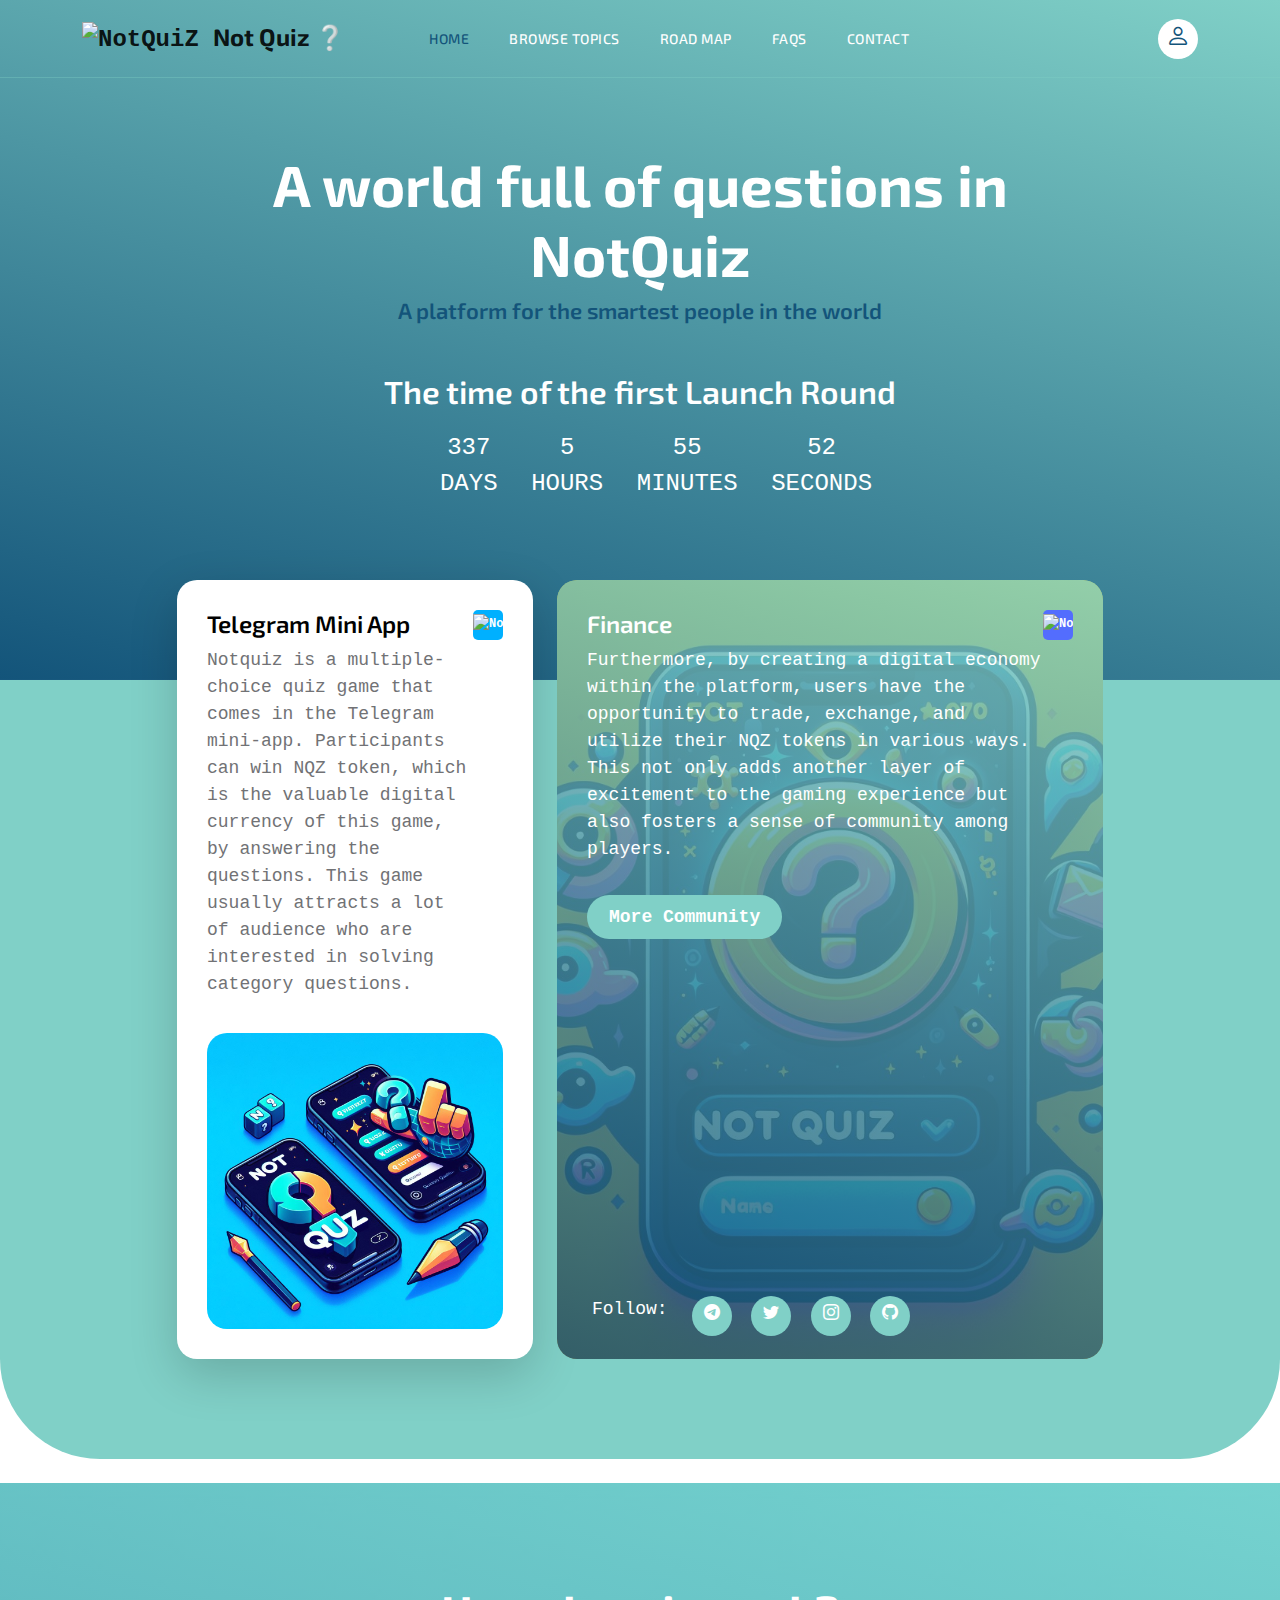
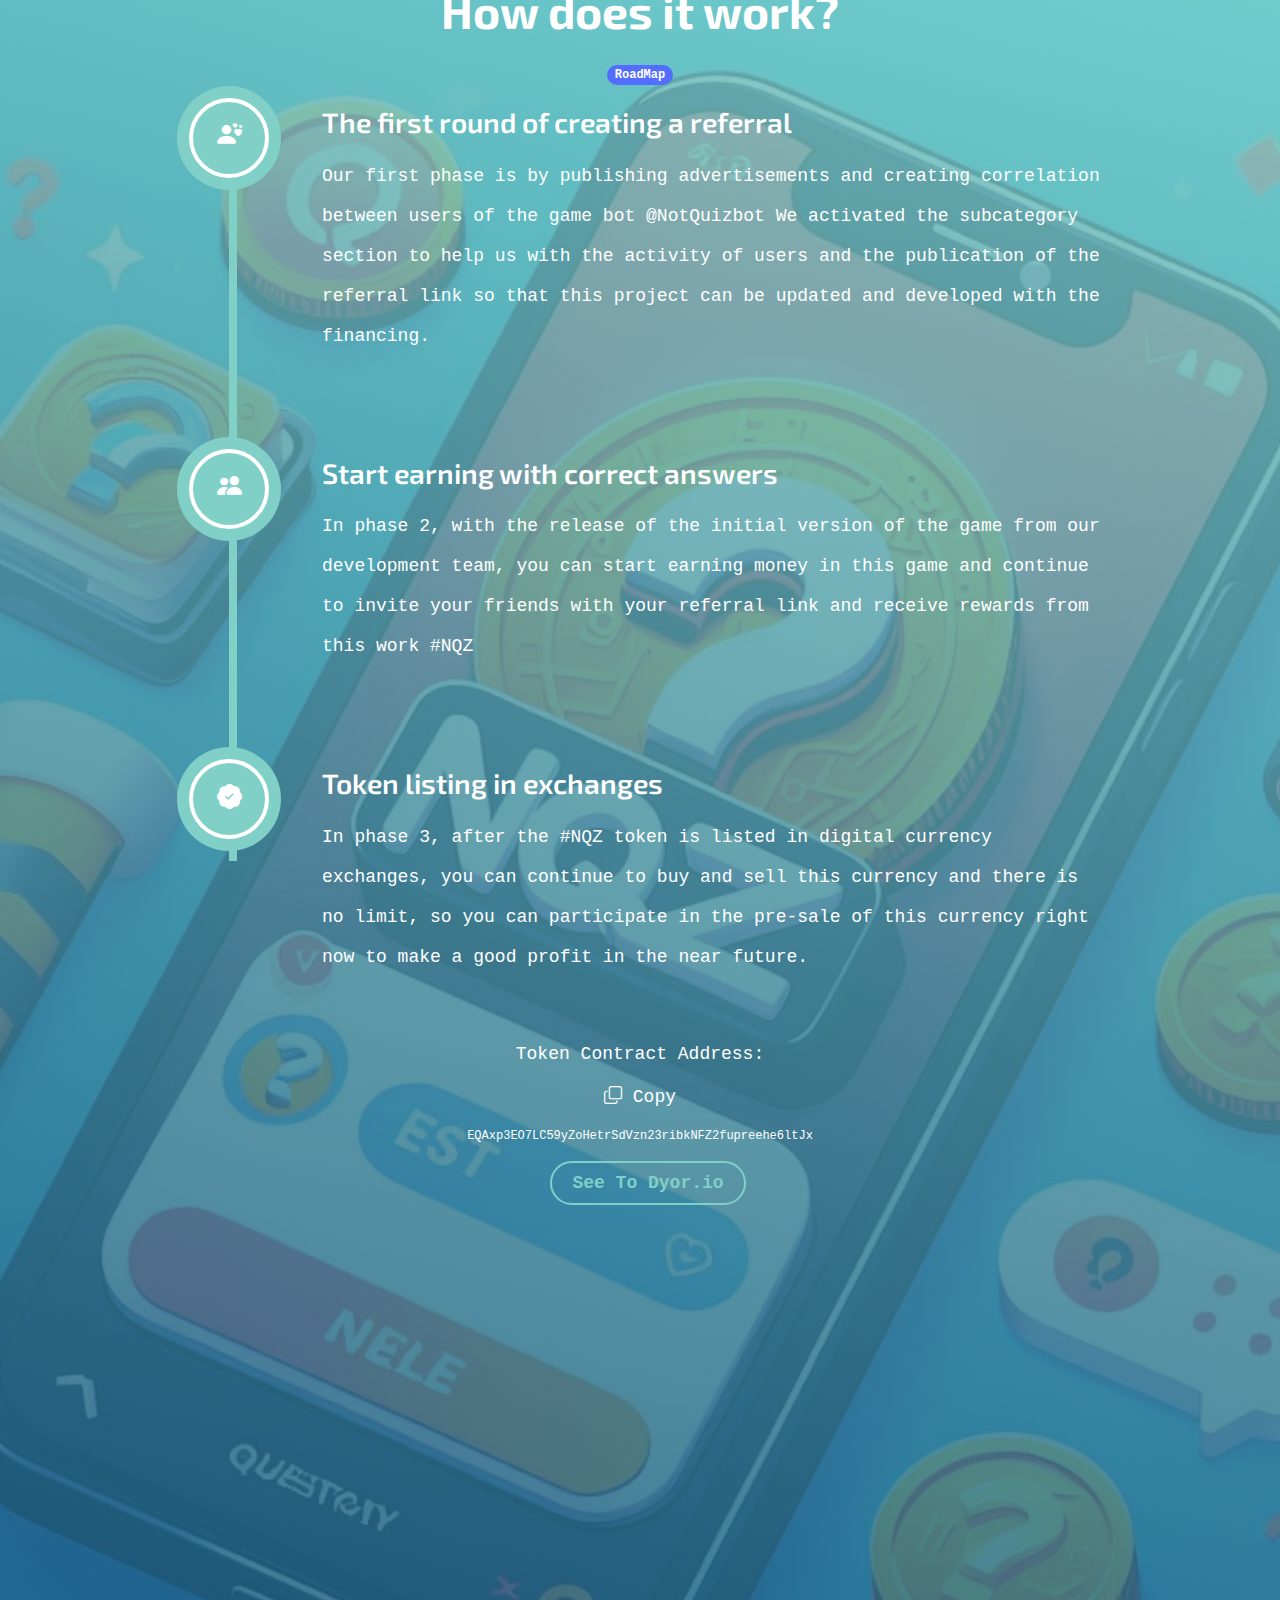
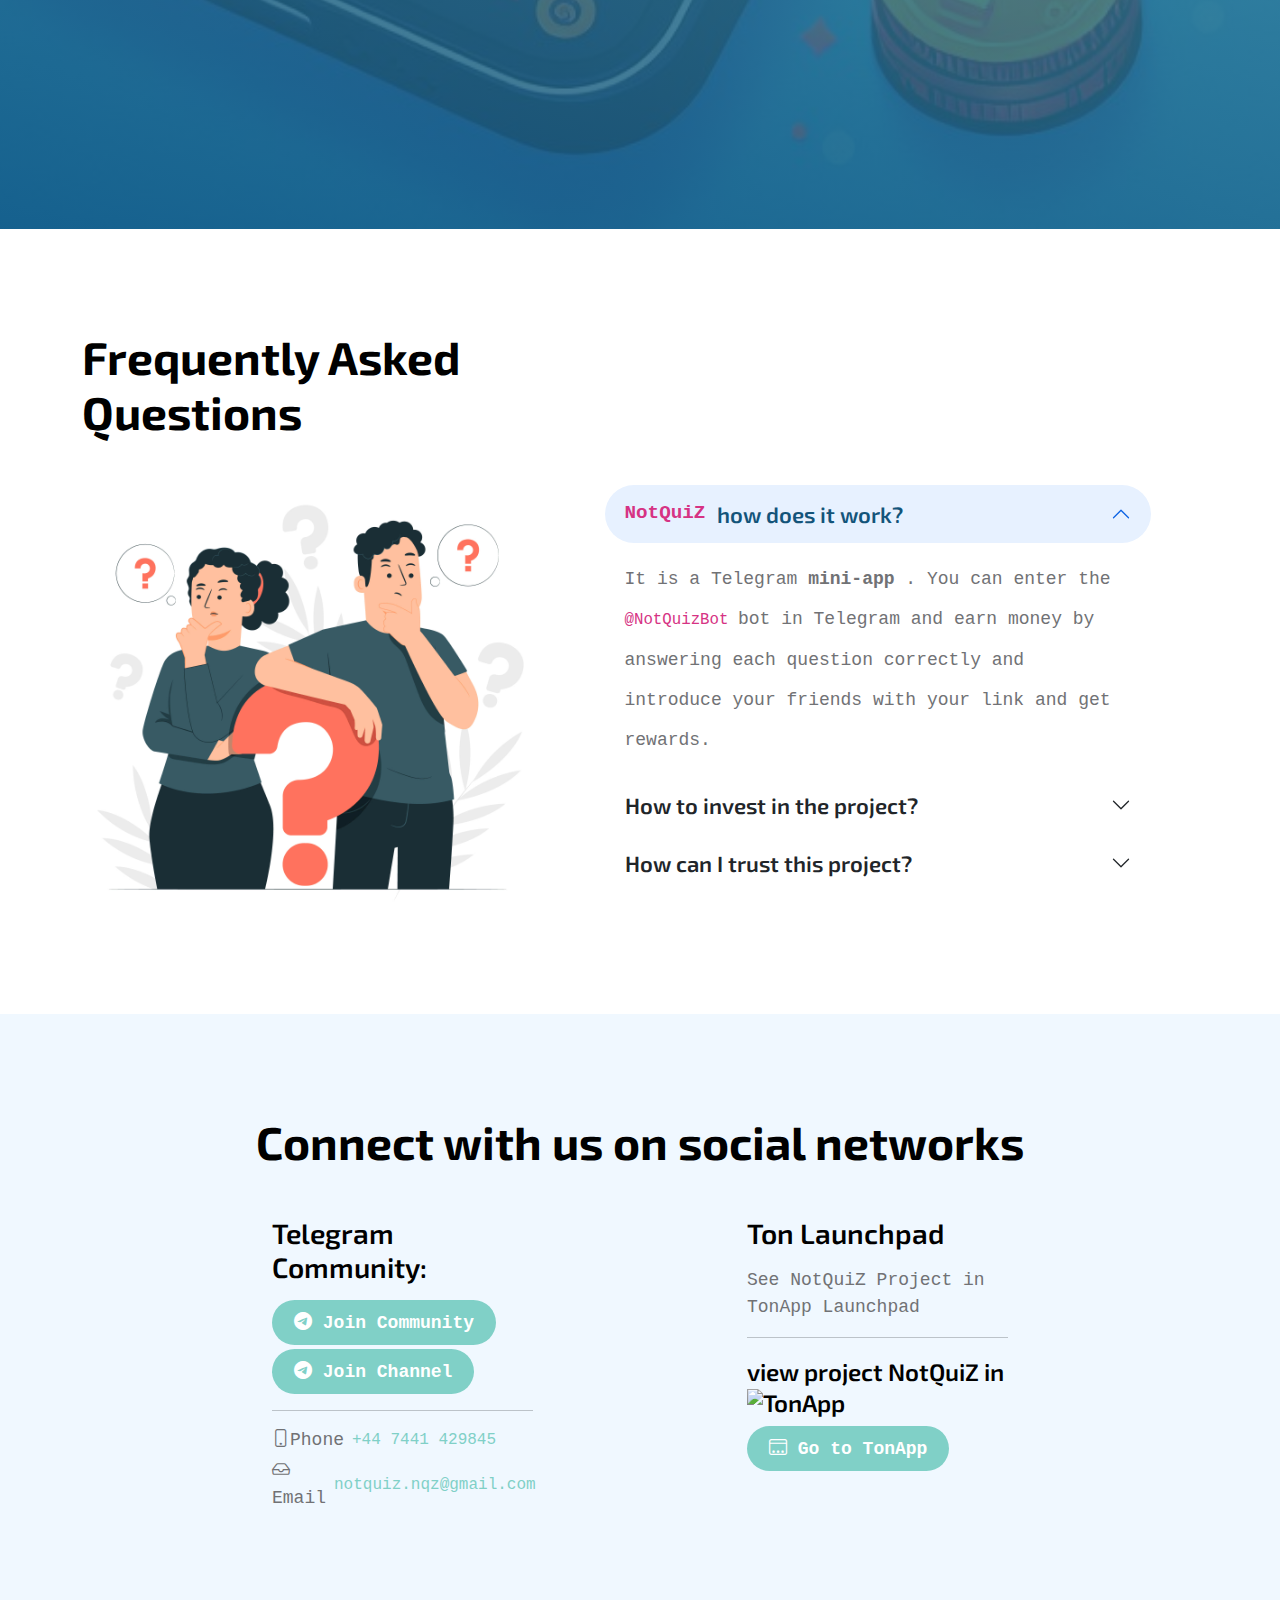
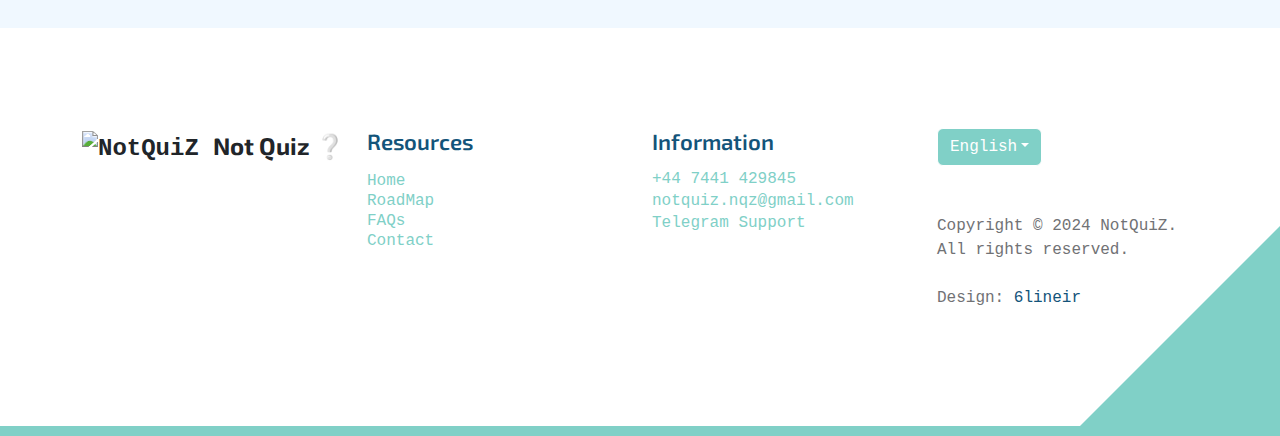
==== commit b40fe219: "Push" ====
--- a/index.html
+++ b/index.html
@@ -703,7 +703,7 @@
               view project NotQuiZ in
               <img src="https://ton.app/new_logo_light.svg" alt="TonApp" width="80" height="60">
             </h5>
-            <a href="https://t.me/NotQuizCommunity" class="btn custom-btn" target="_blank">
+            <a href="https://ton.app/games/not-quiz?id=1716" class="btn custom-btn" target="_blank">
 
               <span class="bi bi-window-dock"></span>
               Go to TonApp
